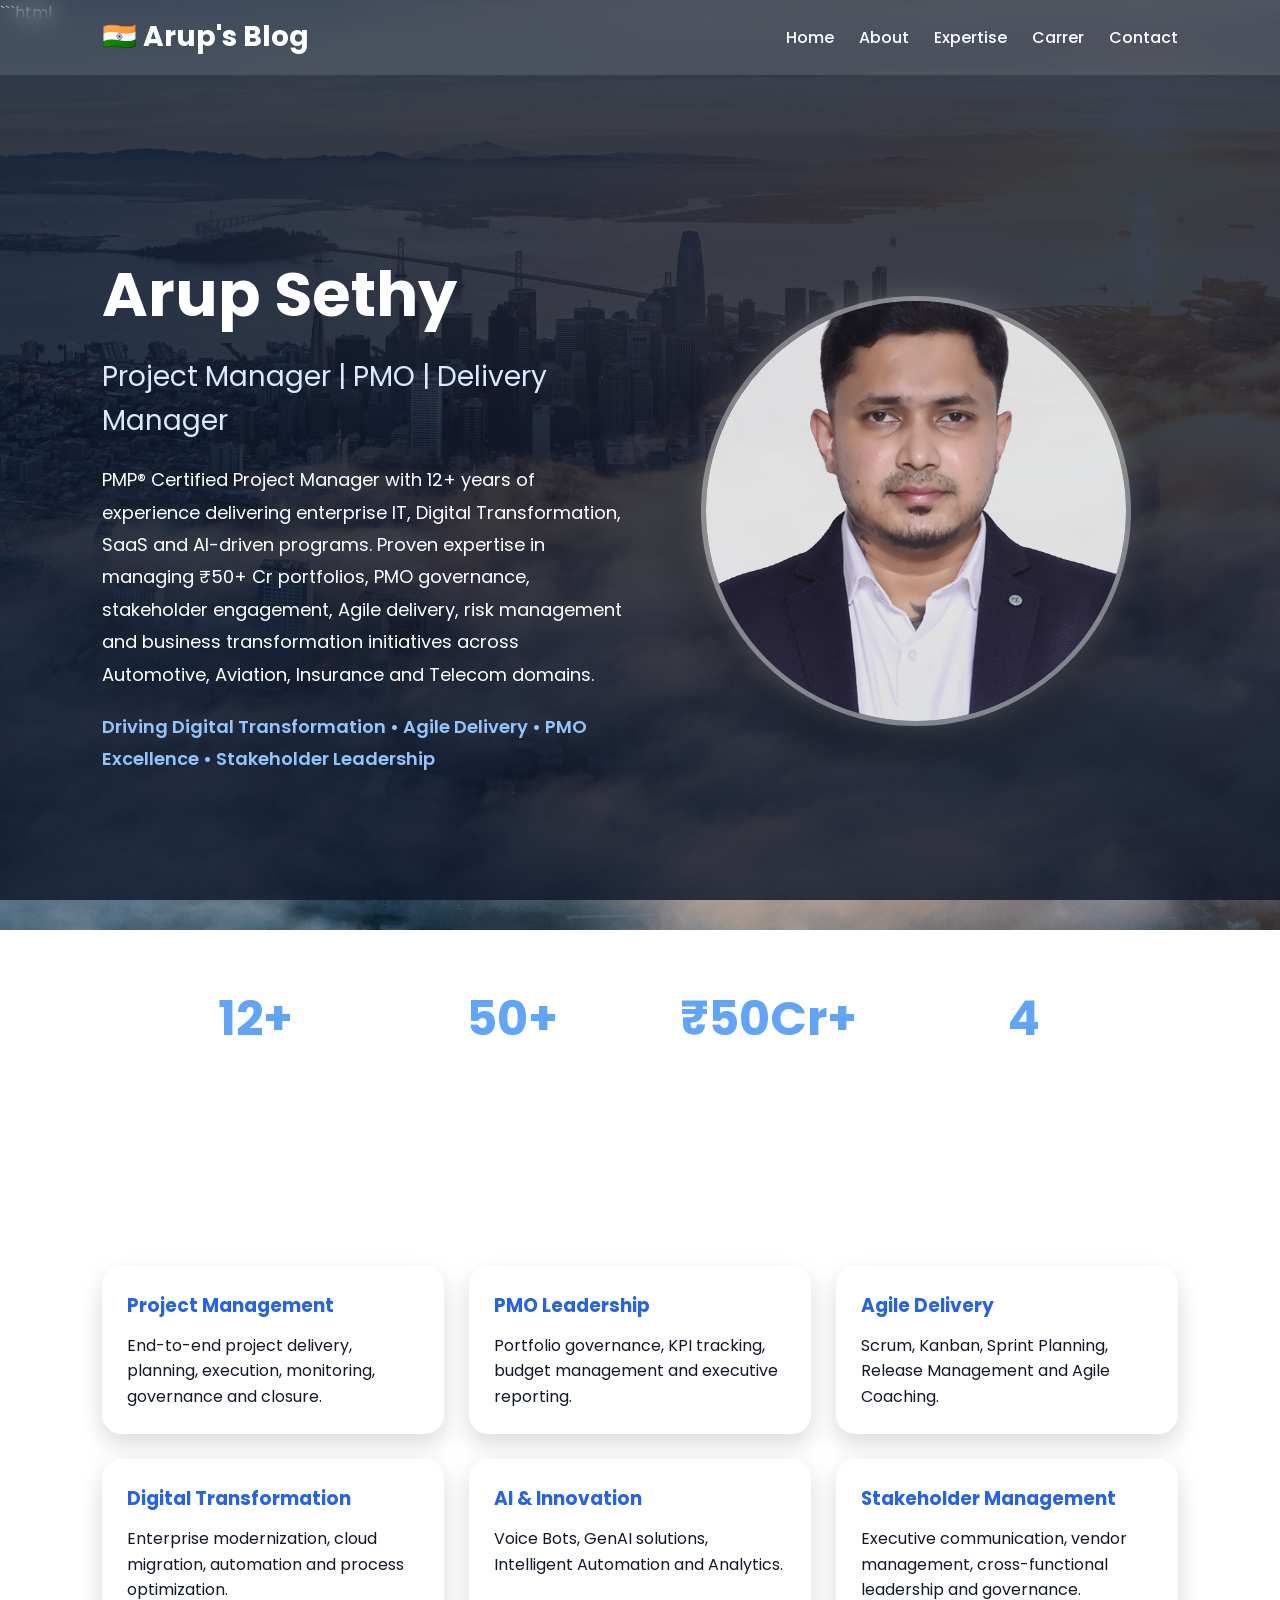
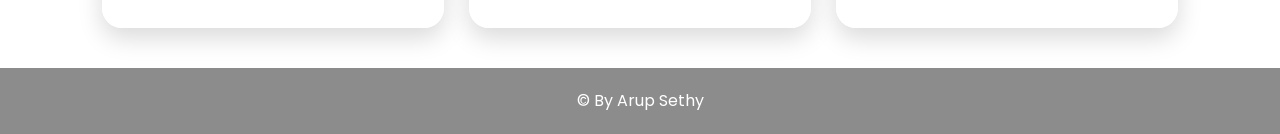
==== index.html @ 223192b9 "Update index.html" ====
```html
<!DOCTYPE html>
<html lang="en">

<head>
<meta charset="UTF-8">
<meta name="viewport" content="width=device-width, initial-scale=1.0">

<title>Arup Sethy | Project Manager</title>

<link href="https://fonts.googleapis.com/css2?family=Poppins:wght@300;400;500;600;700&display=swap" rel="stylesheet">
<link rel="stylesheet" href="style.css">
</head>

<body>

<!-- NAVIGATION -->

<nav class="navbar">

    <div class="logo">
        🇮🇳 Arup's Blog
    </div>

    <div class="hamburger" onclick="toggleMenu()">
        ☰
    </div>

    <ul class="nav-links">

        <li><a href="#home">Home</a></li>
        <li><a href="#about">About</a></li>
        <li><a href="#expertise">Expertise</a></li>

        <li class="dropdown">

            <a href="#">Carrer</a>

            <ul class="dropdown-menu">

                <li>
                    <a href="career.html">
                        Career Highlights
                    </a>
                </li>

                <li>
                    <a href="certifications.html">
                        Certifications
                    </a>
                </li>

                <li>
                    <a href="Arup_Sethy_Resume.pdf" download>
                        Download Resume
                    </a>
                </li>

            </ul>

        </li>

        <li class="dropdown">

            <a href="#">Contact</a>

            <ul class="dropdown-menu">

                <li>
                    <a href="mailto:arupkumarset@gmail.com">
                        Email Me
                    </a>
                </li>

                <li>
                    <a href="tel:+918130590534">
                        Call Me
                    </a>
                </li>

                <li>
                    <a href="https://in.linkedin.com/in/arup-sethy-53aab8a5" target="_blank">
                        LinkedIn
                    </a>
                </li>

            </ul>

        </li>

    </ul>

</nav>

<!-- HERO SECTION -->

<section id="home" class="hero">

    <div class="hero-content">

        <h1>Arup Sethy</h1>

        <h2>
            Project Manager | PMO | Delivery Manager
        </h2>

        <p>
            PMP® Certified Project Manager with 12+ years of experience delivering
            enterprise IT, Digital Transformation, SaaS and AI-driven programs.

            Proven expertise in managing ₹50+ Cr portfolios, PMO governance,
            stakeholder engagement, Agile delivery, risk management and business
            transformation initiatives across Automotive, Aviation, Insurance and
            Telecom domains.
        </p>

        <p class="tagline">
            Driving Digital Transformation • Agile Delivery • PMO Excellence •
            Stakeholder Leadership
        </p>

    </div>

    <div class="profile-photo">
        <img src="profile.jpg" alt="Arup Sethy">
    </div>

</section>

<!-- STATS -->

<section id="about" class="stats">

    <div class="stats-grid">

        <div>
            <h2>12+</h2>
            <p>Years Experience</p>
        </div>

        <div>
            <h2>50+</h2>
            <p>Projects Delivered</p>
        </div>

        <div>
            <h2>₹50Cr+</h2>
            <p>Portfolio Managed</p>
        </div>

        <div>
            <h2>4</h2>
            <p>Industry Domains</p>
        </div>

    </div>

</section>

<!-- EXPERTISE -->

<section id="expertise" class="section">

    <h2 class="section-title">
        Core Expertise
    </h2>

    <div class="grid">

        <div class="card">
            <h3>Project Management</h3>
            <p>End-to-end project delivery, planning, execution, monitoring, governance and closure.</p>
        </div>

        <div class="card">
            <h3>PMO Leadership</h3>
            <p>Portfolio governance, KPI tracking, budget management and executive reporting.</p>
        </div>

        <div class="card">
            <h3>Agile Delivery</h3>
            <p>Scrum, Kanban, Sprint Planning, Release Management and Agile Coaching.</p>
        </div>

        <div class="card">
            <h3>Digital Transformation</h3>
            <p>Enterprise modernization, cloud migration, automation and process optimization.</p>
        </div>

        <div class="card">
            <h3>AI & Innovation</h3>
            <p>Voice Bots, GenAI solutions, Intelligent Automation and Analytics.</p>
        </div>

        <div class="card">
            <h3>Stakeholder Management</h3>
            <p>Executive communication, vendor management, cross-functional leadership and governance.</p>
        </div>

    </div>

</section>

<!-- FOOTER -->

<footer>
    <p>
        © By Arup Sethy
    </p>
</footer>

<script>

function toggleMenu() {
    document.querySelector(".nav-links").classList.toggle("active");
}

</script>

</body>
</html>
---- style.css ----
/* =================================
   GLOBAL STYLES
================================= */

*{
    margin:0;
    padding:0;
    box-sizing:border-box;
    font-family:'Poppins',sans-serif;
}

html{
    scroll-behavior:smooth;
}

body{
    background:
    linear-gradient(
        rgba(15,23,42,.82),
        rgba(15,23,42,.82)
    ),
    url("./images/hd-background.jpg");

    background-size:cover;
    background-position:center;
    background-repeat:no-repeat;
    background-attachment:fixed;

    color:#ffffff;
    line-height:1.6;
    overflow-x:hidden;
}

/* =================================
   NAVBAR
================================= */

.navbar{
    position:fixed;
    top:0;
    left:0;
    width:100%;

    background:rgba(255,255,255,.12);
    backdrop-filter:blur(12px);

    display:flex;
    justify-content:space-between;
    align-items:center;

    padding:15px 8%;

    z-index:1000;
}

.logo{
    font-size:28px;
    font-weight:700;
    color:#ffffff;
}

.nav-links{
    display:flex;
    align-items:center;
    gap:25px;
    list-style:none;
}

.nav-links a{
    text-decoration:none;
    color:#ffffff;
    font-weight:500;
    transition:.3s;
}

.nav-links a:hover{
    color:#93c5fd;
}

/* =================================
   HAMBURGER
================================= */

.hamburger{
    display:none;
    font-size:30px;
    cursor:pointer;
    color:white;
}

/* =================================
   DROPDOWN
================================= */

.dropdown{
    position:relative;
}

.dropdown-menu{
    display:none;
    position:absolute;

    top:100%;
    left:0;

    min-width:240px;

    background:white;

    border-radius:12px;

    list-style:none;

    box-shadow:0 15px 35px rgba(0,0,0,.25);

    z-index:9999;
}

.dropdown-menu li a{
    display:block;
    padding:14px 20px;
    color:#111827;
}

.dropdown-menu li a:hover{
    background:#eff6ff;
    color:#2563eb;
}

.dropdown:hover .dropdown-menu{
    display:block;
}

/* =================================
   HERO
================================= */

.hero{
    min-height:100vh;

    padding:110px 8% 40px;

    display:flex;
    justify-content:space-between;
    align-items:center;
    gap:30px;
}

.hero-content{
    flex:1;
    max-width:700px;
}

.hero h1{
    font-size:62px;
    margin-bottom:10px;
}

.hero h2{
    font-size:28px;
    font-weight:400;
    color:#dbeafe;
    margin-bottom:20px;
}

.hero p{
    font-size:18px;
    line-height:1.8;
}

.tagline{
    margin-top:20px;
    font-size:18px;
    font-weight:600;
    color:#93c5fd;
}

/* =================================
   PROFILE PHOTO
================================= */

.profile-photo{
    flex:1;
    display:flex;
    justify-content:center;
}

.profile-photo img{

    width:430px;
    height:430px;

    object-fit:cover;

    border-radius:50%;

    opacity:.85;

    border:5px solid rgba(255,255,255,.5);

    box-shadow:
    0 0 30px rgba(255,255,255,.25),
    0 20px 50px rgba(0,0,0,.45);

    transition:.4s;
}

.profile-photo img:hover{
    opacity:1;
    transform:scale(1.03);
}

/* =================================
   STATS
================================= */

.stats{
    background:rgba(255,255,255,.08);
    backdrop-filter:blur(10px);

    margin:20px 8%;

    border-radius:20px;

    padding:35px;
}

.stats-grid{
    display:grid;
    grid-template-columns:repeat(4,1fr);
    gap:20px;
    text-align:center;
}

.stats h2{
    font-size:48px;
    color:#60a5fa;
}

.stats p{
    color:white;
}

/* =================================
   SECTIONS
================================= */

.section{
    padding:40px 8%;
}

.section-title{
    text-align:center;
    font-size:36px;
    color:white;
    margin-bottom:30px;
}

/* =================================
   CARDS
================================= */

.grid{
    display:grid;
    grid-template-columns:repeat(auto-fit,minmax(280px,1fr));
    gap:25px;
}

.card{

    background:rgba(255,255,255,.92);

    color:#111827;

    padding:25px;

    border-radius:20px;

    box-shadow:0 10px 25px rgba(0,0,0,.15);

    transition:.3s;
}

.card:hover{
    transform:translateY(-8px);
}

.card h3{
    color:#2563eb;
    margin-bottom:12px;
}

/* =================================
   CERTIFICATIONS
================================= */

.gallery{
    display:grid;
    grid-template-columns:repeat(auto-fit,minmax(300px,1fr));
    gap:20px;
}

.cert-card{
    background:white;
    border-radius:15px;
    overflow:hidden;
}

.cert-card img{
    width:100%;
    height:250px;
    object-fit:cover;
}

.cert-content{
    padding:20px;
}

.cert-content h3{
    color:#2563eb;
}

/* =================================
   LIGHTBOX
================================= */

.lightbox{
    display:none;
    position:fixed;
    top:0;
    left:0;

    width:100%;
    height:100%;

    background:rgba(0,0,0,.9);

    z-index:9999;
}

.lightbox img{
    display:block;
    max-width:90%;
    max-height:90%;
    margin:auto;
    margin-top:2%;
}

.close{
    position:absolute;
    top:20px;
    right:30px;

    color:white;
    font-size:45px;
    cursor:pointer;
}

/* =================================
   FOOTER
================================= */

footer{
    background:rgba(0,0,0,.45);

    backdrop-filter:blur(10px);

    text-align:center;

    padding:20px;
}

footer p{
    color:white;
}

/* =================================
   TABLET
================================= */

@media(max-width:1024px){

    .hero{
        flex-direction:column;
        text-align:center;
    }

    .profile-photo img{
        width:350px;
        height:350px;
    }

    .stats-grid{
        grid-template-columns:repeat(2,1fr);
    }
}

/* =================================
   MOBILE
================================= */

@media(max-width:768px){

    .hamburger{
        display:block;
    }

    .navbar{
        flex-wrap:wrap;
        padding:15px 20px;
    }

    .nav-links{
        display:none;
        flex-direction:column;
        width:100%;
        text-align:center;
        margin-top:15px;
        gap:12px;
    }

    .nav-links.active{
        display:flex;
    }

    .dropdown-menu{
        position:static;
        width:100%;
        margin-top:5px;
    }

    .hero{
        flex-direction:column;
        text-align:center;
        padding:120px 20px 40px;
    }

    .hero h1{
        font-size:42px;
    }

    .hero h2{
        font-size:22px;
    }

    .hero p{
        font-size:16px;
    }

    .profile-photo img{
        width:300px;
        height:300px;
        margin-top:20px;
    }

    .stats-grid{
        grid-template-columns:1fr;
    }

    .section{
        padding:40px 20px;
    }

    .section-title{
        font-size:30px;
    }
}

@media(max-width:480px){

    .logo{
        font-size:22px;
    }

    .hero h1{
        font-size:34px;
    }

    .hero h2{
        font-size:18px;
    }

    .profile-photo img{
        width:250px;
        height:250px;
    }
}
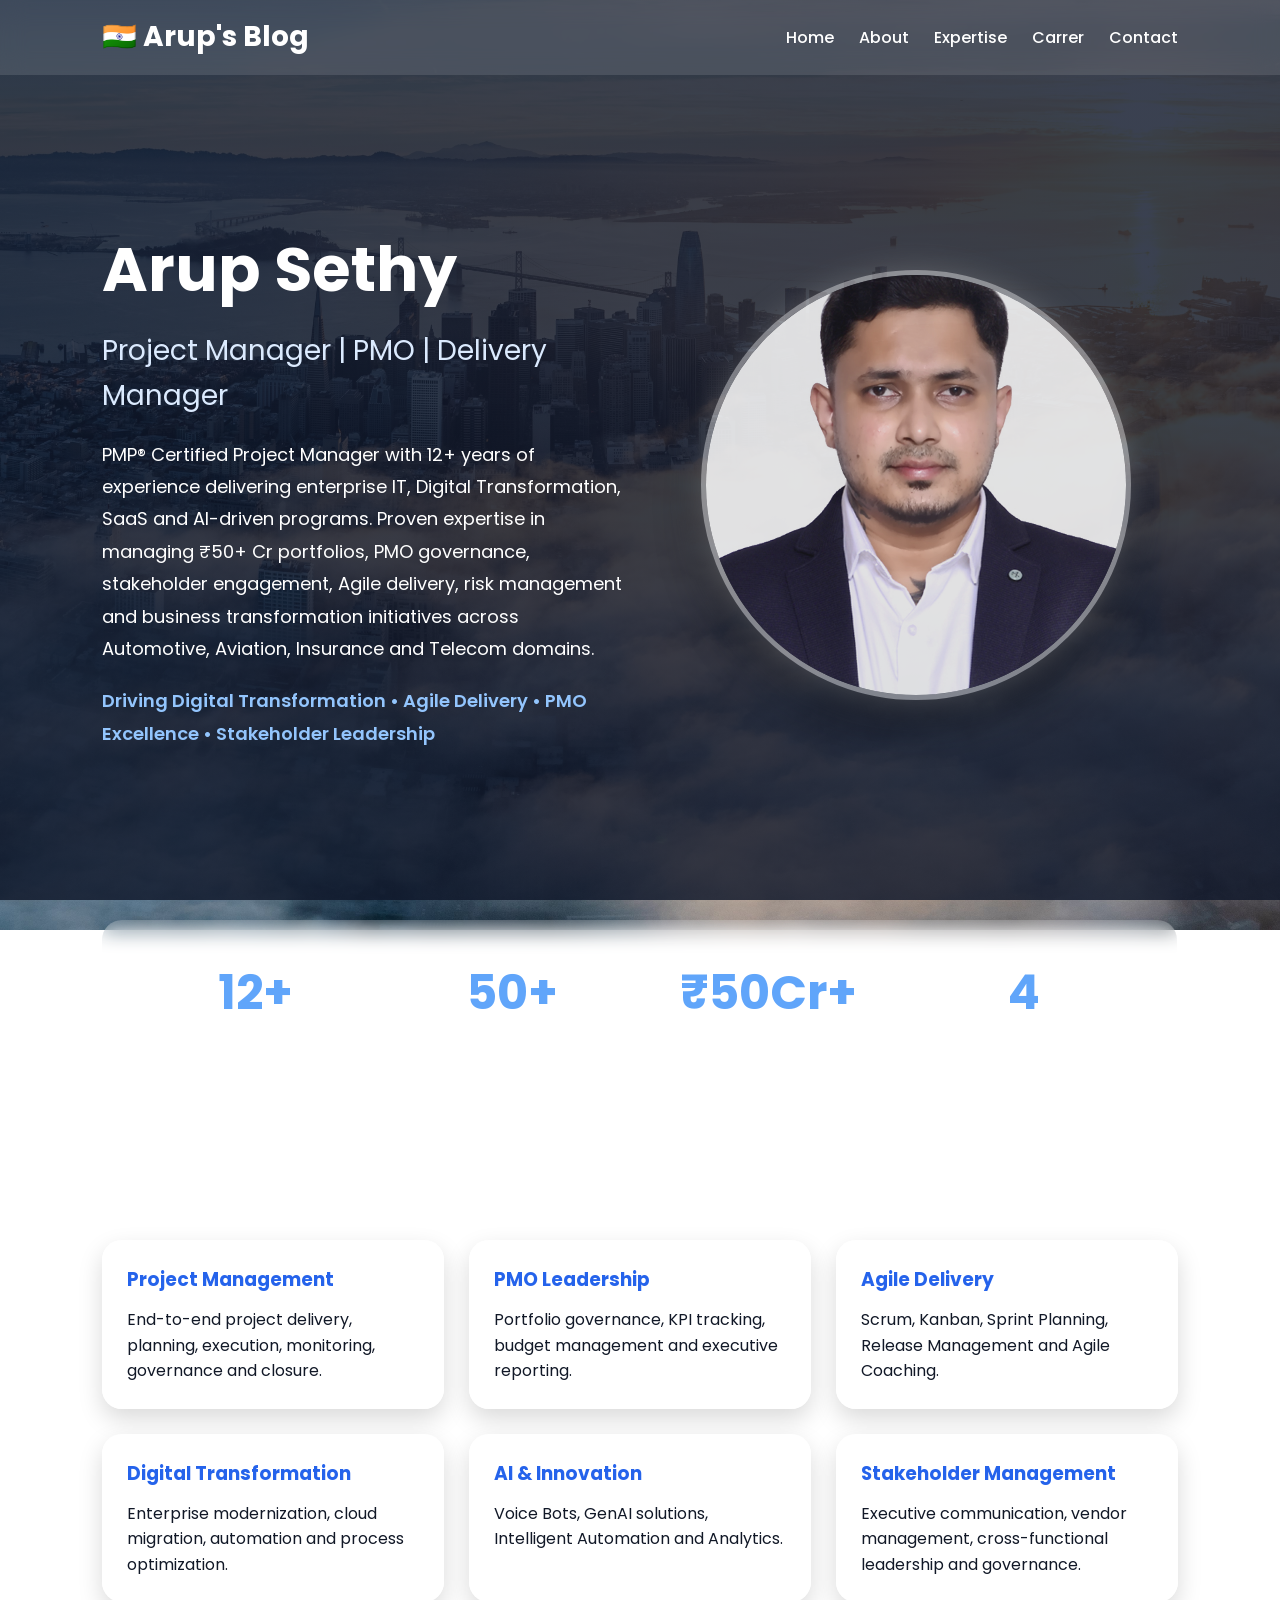
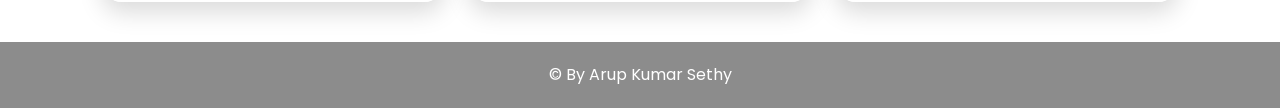
==== commit 75cbfab1: "Update index.html" ====
--- a/index.html
+++ b/index.html
@@ -1,4 +1,4 @@
-```html
+
 <!DOCTYPE html>
 <html lang="en">
 
@@ -19,7 +19,7 @@
 <nav class="navbar">
 
     <div class="logo">
-        🇮🇳 Arup's Blog
+        <span class="flag">🇮🇳</span> Arup's Blog
     </div>
 
     <div class="hamburger" onclick="toggleMenu()">
@@ -205,7 +205,7 @@
 
 <footer>
     <p>
-        © By Arup Sethy
+        © By Arup Kumar Sethy
     </p>
 </footer>
 
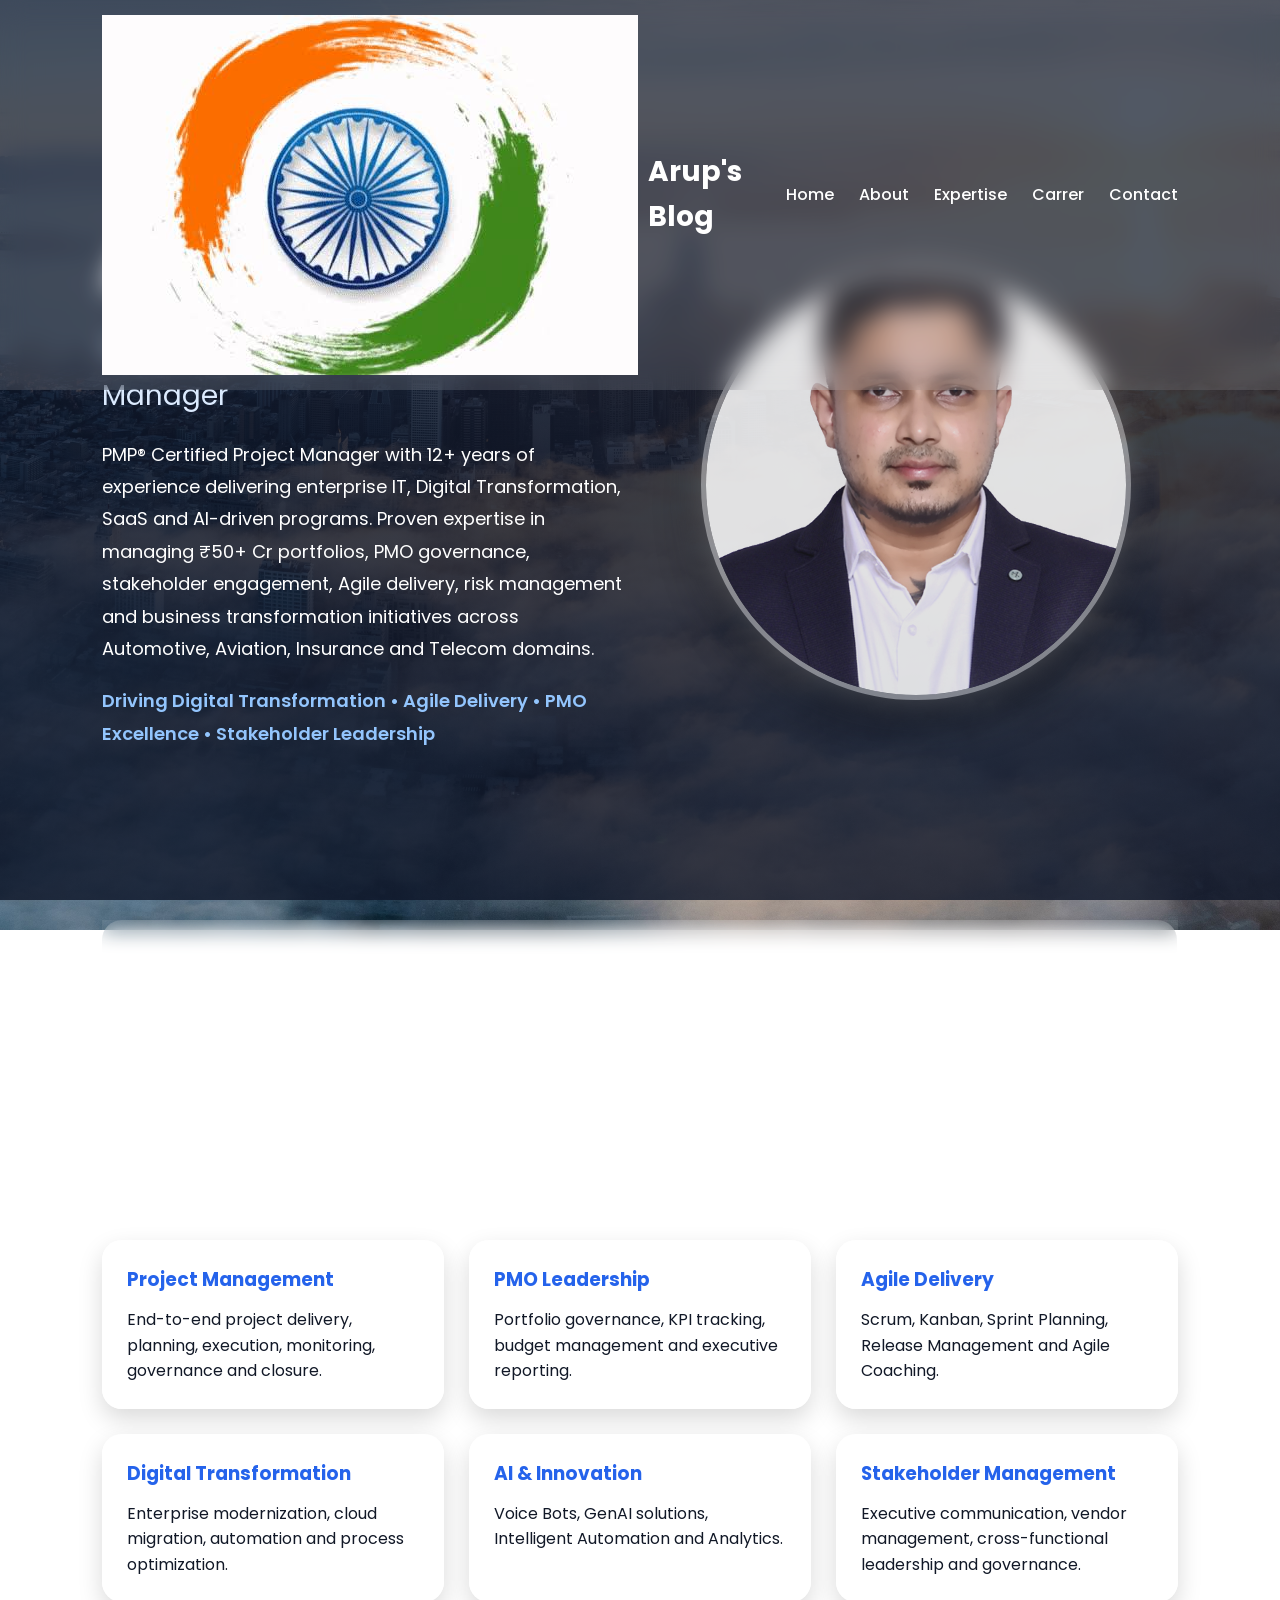
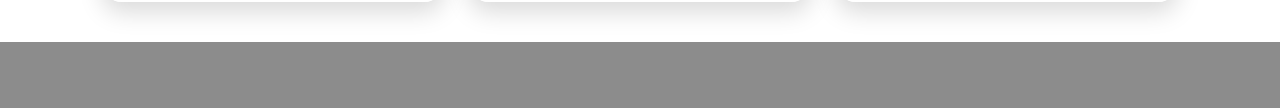
==== commit 124b5be2: "Update index.html" ====
--- a/index.html
+++ b/index.html
@@ -18,9 +18,10 @@
 
 <nav class="navbar">
 
-    <div class="logo">
-        <span class="flag">🇮🇳</span> Arup's Blog
-    </div>
+<div class="logo">
+    <img src="images/india-flag.png" alt="India Flag" class="logo-flag">
+    <span>Arup's Blog</span>
+</div>
 
     <div class="hamburger" onclick="toggleMenu()">
         ☰
--- a/style.css
+++ b/style.css
@@ -54,9 +54,18 @@
 }
 
 .logo{
+    display:flex;
+    align-items:center;
+    gap:10px;
+
     font-size:28px;
     font-weight:700;
     color:#ffffff;
+}
+
+.flag{
+    font-size:32px;
+    line-height:1;
 }
 
 .nav-links{
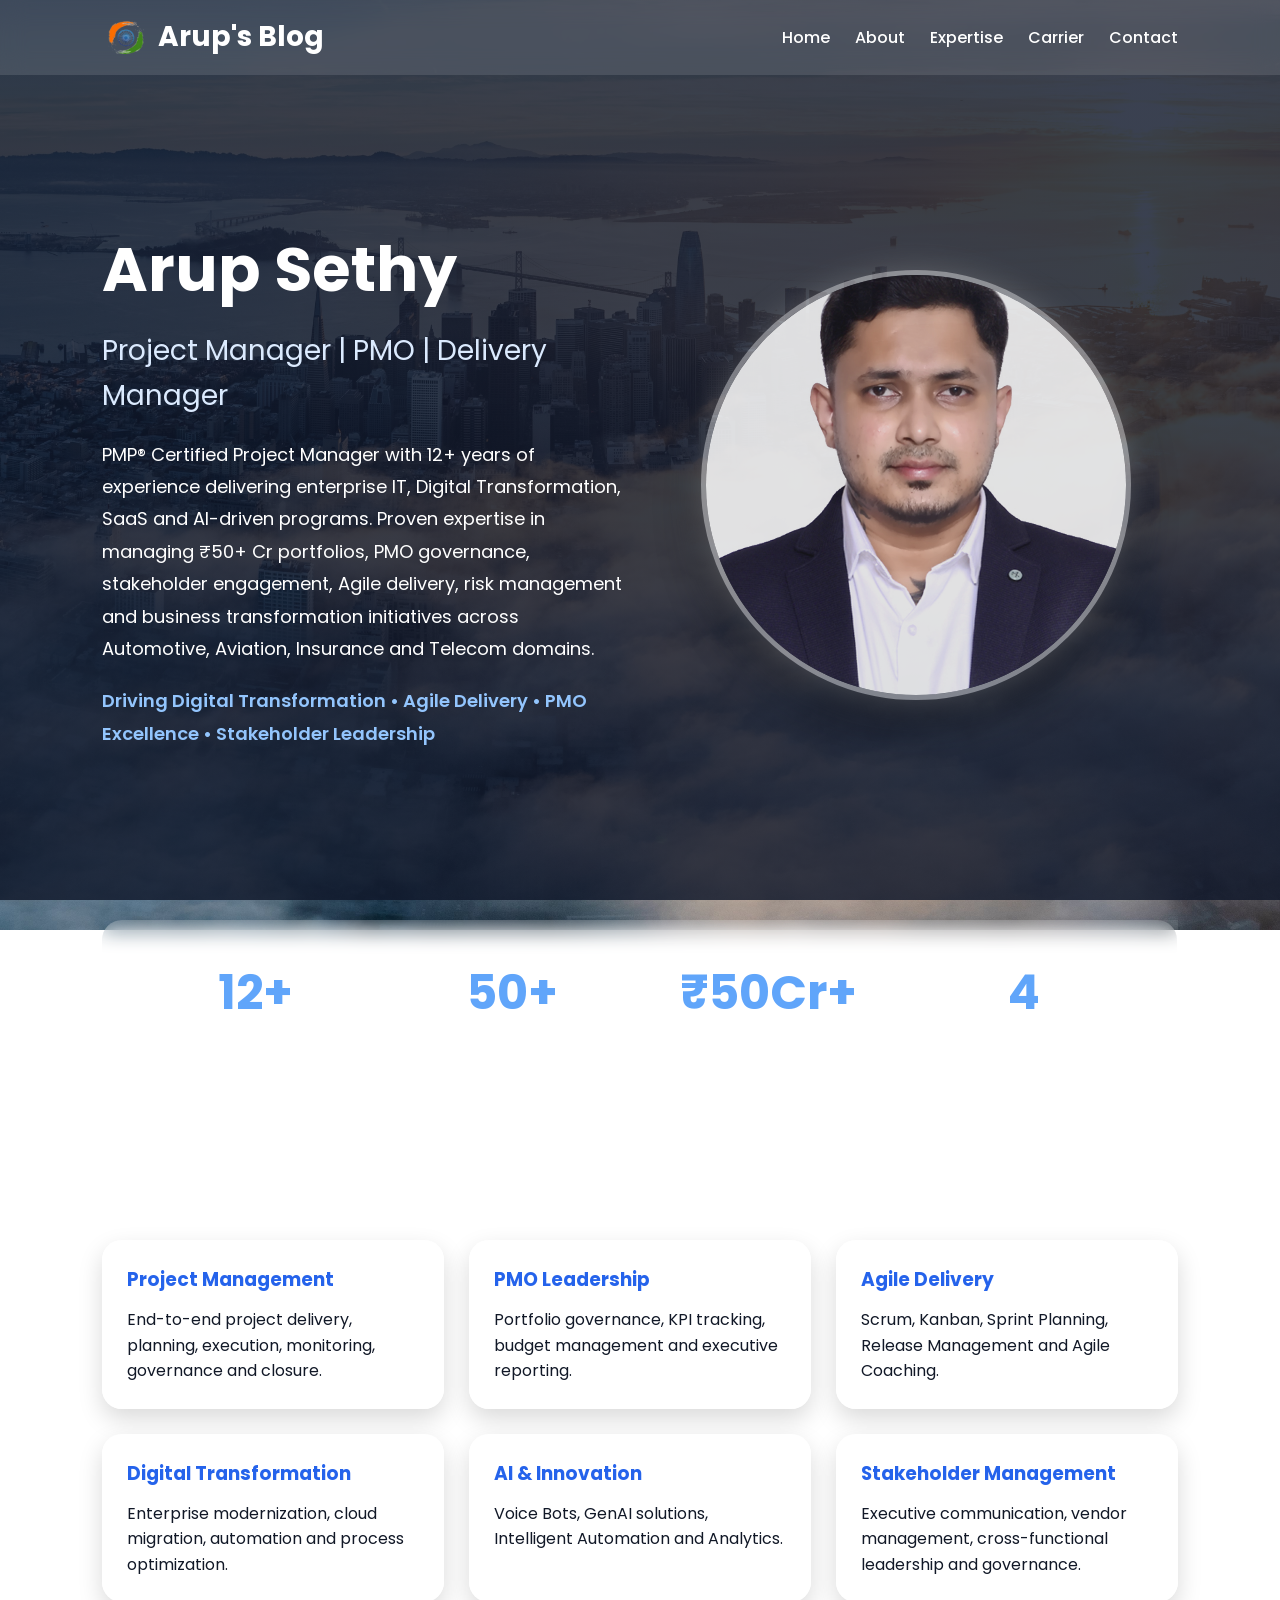
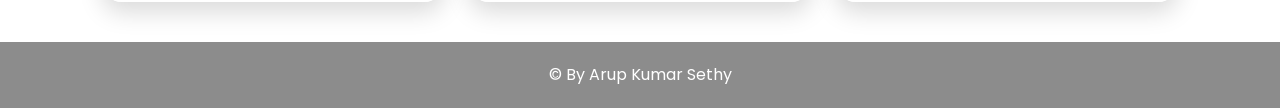
==== commit ea8c3ad6: "Update index.html" ====
--- a/index.html
+++ b/index.html
@@ -35,7 +35,7 @@
 
         <li class="dropdown">
 
-            <a href="#">Carrer</a>
+            <a href="#">Carrier</a>
 
             <ul class="dropdown-menu">
 
--- a/style.css
+++ b/style.css
@@ -56,16 +56,36 @@
 .logo{
     display:flex;
     align-items:center;
-    gap:10px;
+    gap:6px;
 
     font-size:28px;
     font-weight:700;
     color:#ffffff;
-}
-
+    text-decoration:none;
+}
+
+/* Small Transparent India Flag Logo */
+.logo-flag{
+    width:50px;
+    height:44px;
+
+    object-fit:contain;
+    display:inline-block;
+
+    background:transparent !important;
+
+    border:none;
+    border-radius:0;
+    box-shadow:none;
+
+    vertical-align:middle;
+}
+
+/* If using emoji flag */
 .flag{
-    font-size:32px;
+    font-size:18px;
     line-height:1;
+    margin-left:2px;
 }
 
 .nav-links{
@@ -475,10 +495,16 @@
     }
 }
 
-@media(max-width:480px){
-
-    .logo{
+@media(max-width:768px){
+
+      .logo{
         font-size:22px;
+        gap:5px;
+    }
+
+    .logo-flag{
+        width:16px;
+        height:11px;
     }
 
     .hero h1{
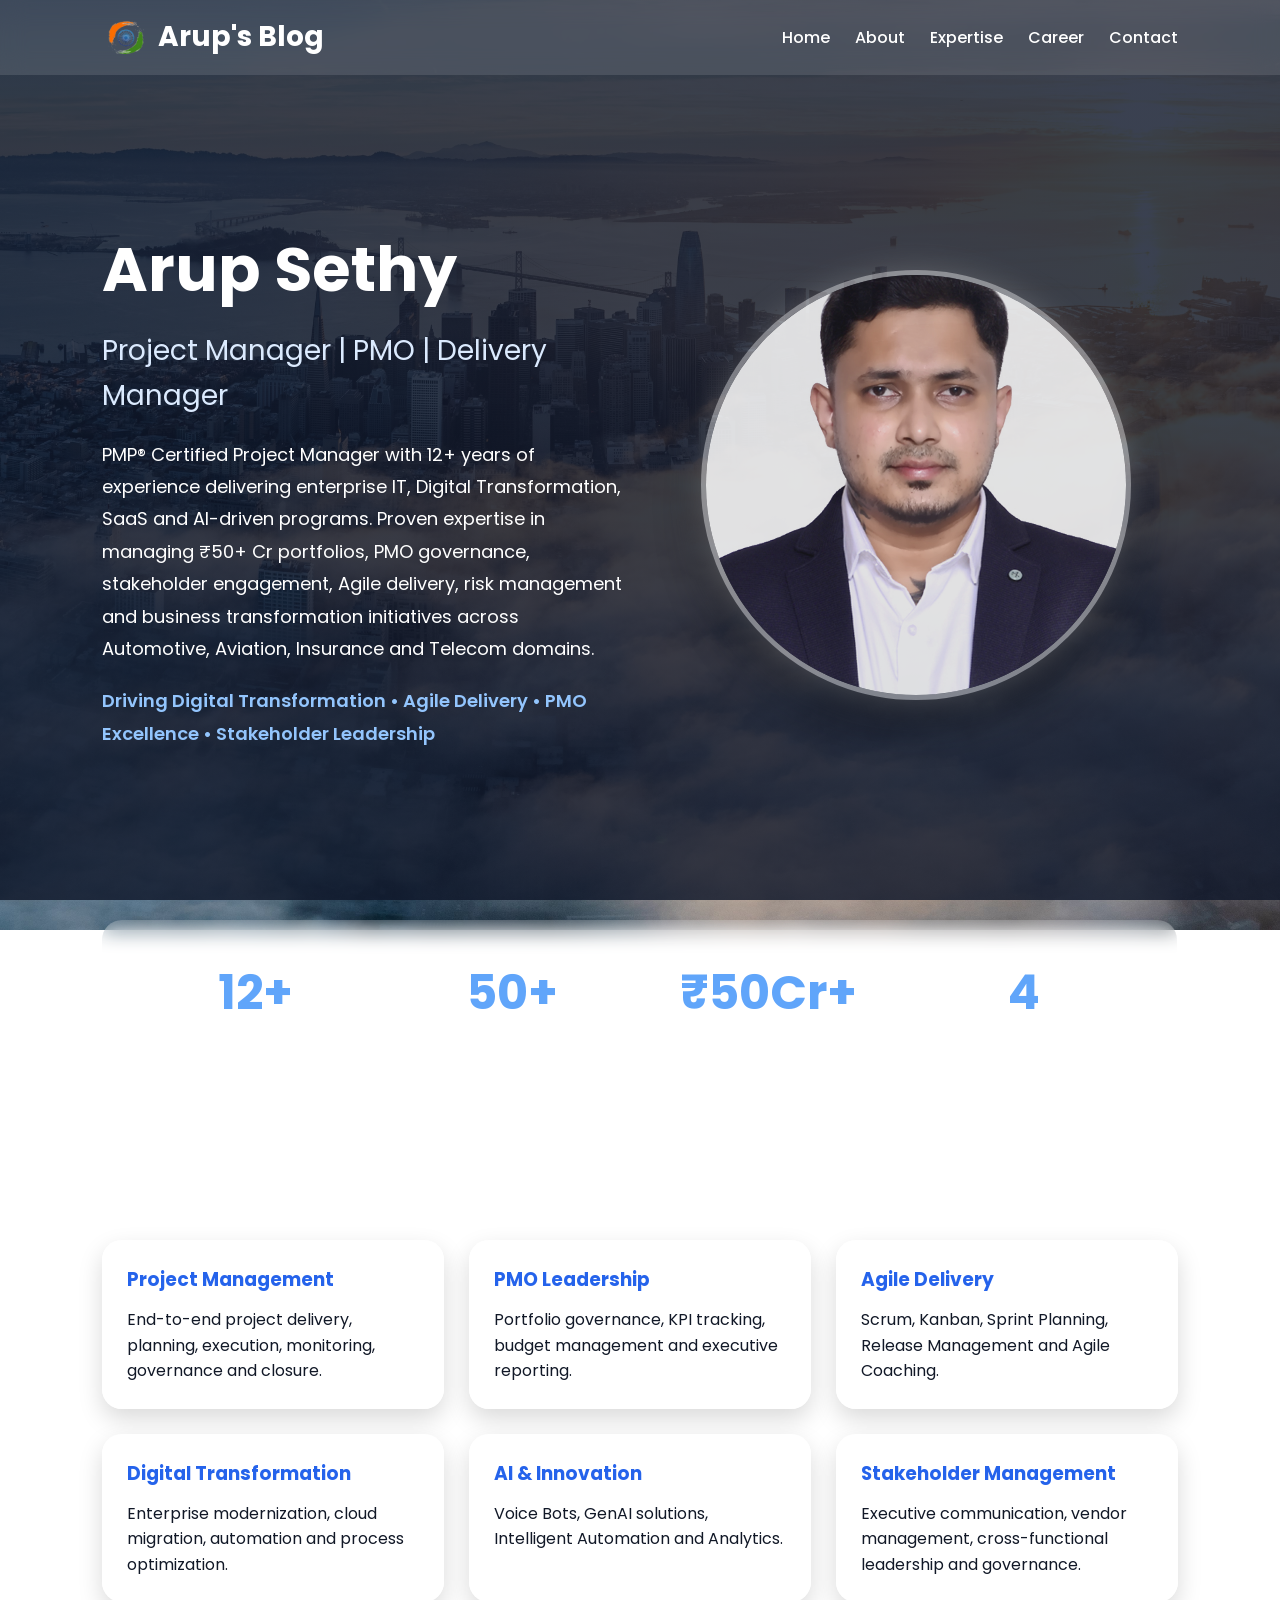
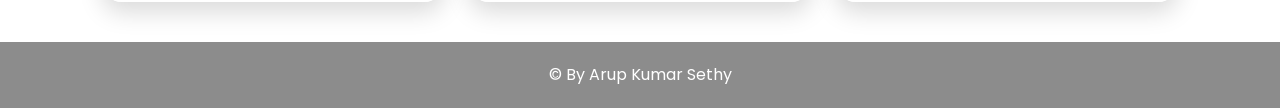
==== commit fa78fa8e: "Update index.html" ====
--- a/index.html
+++ b/index.html
@@ -35,7 +35,7 @@
 
         <li class="dropdown">
 
-            <a href="#">Carrier</a>
+            <a href="#">Career</a>
 
             <ul class="dropdown-menu">
 
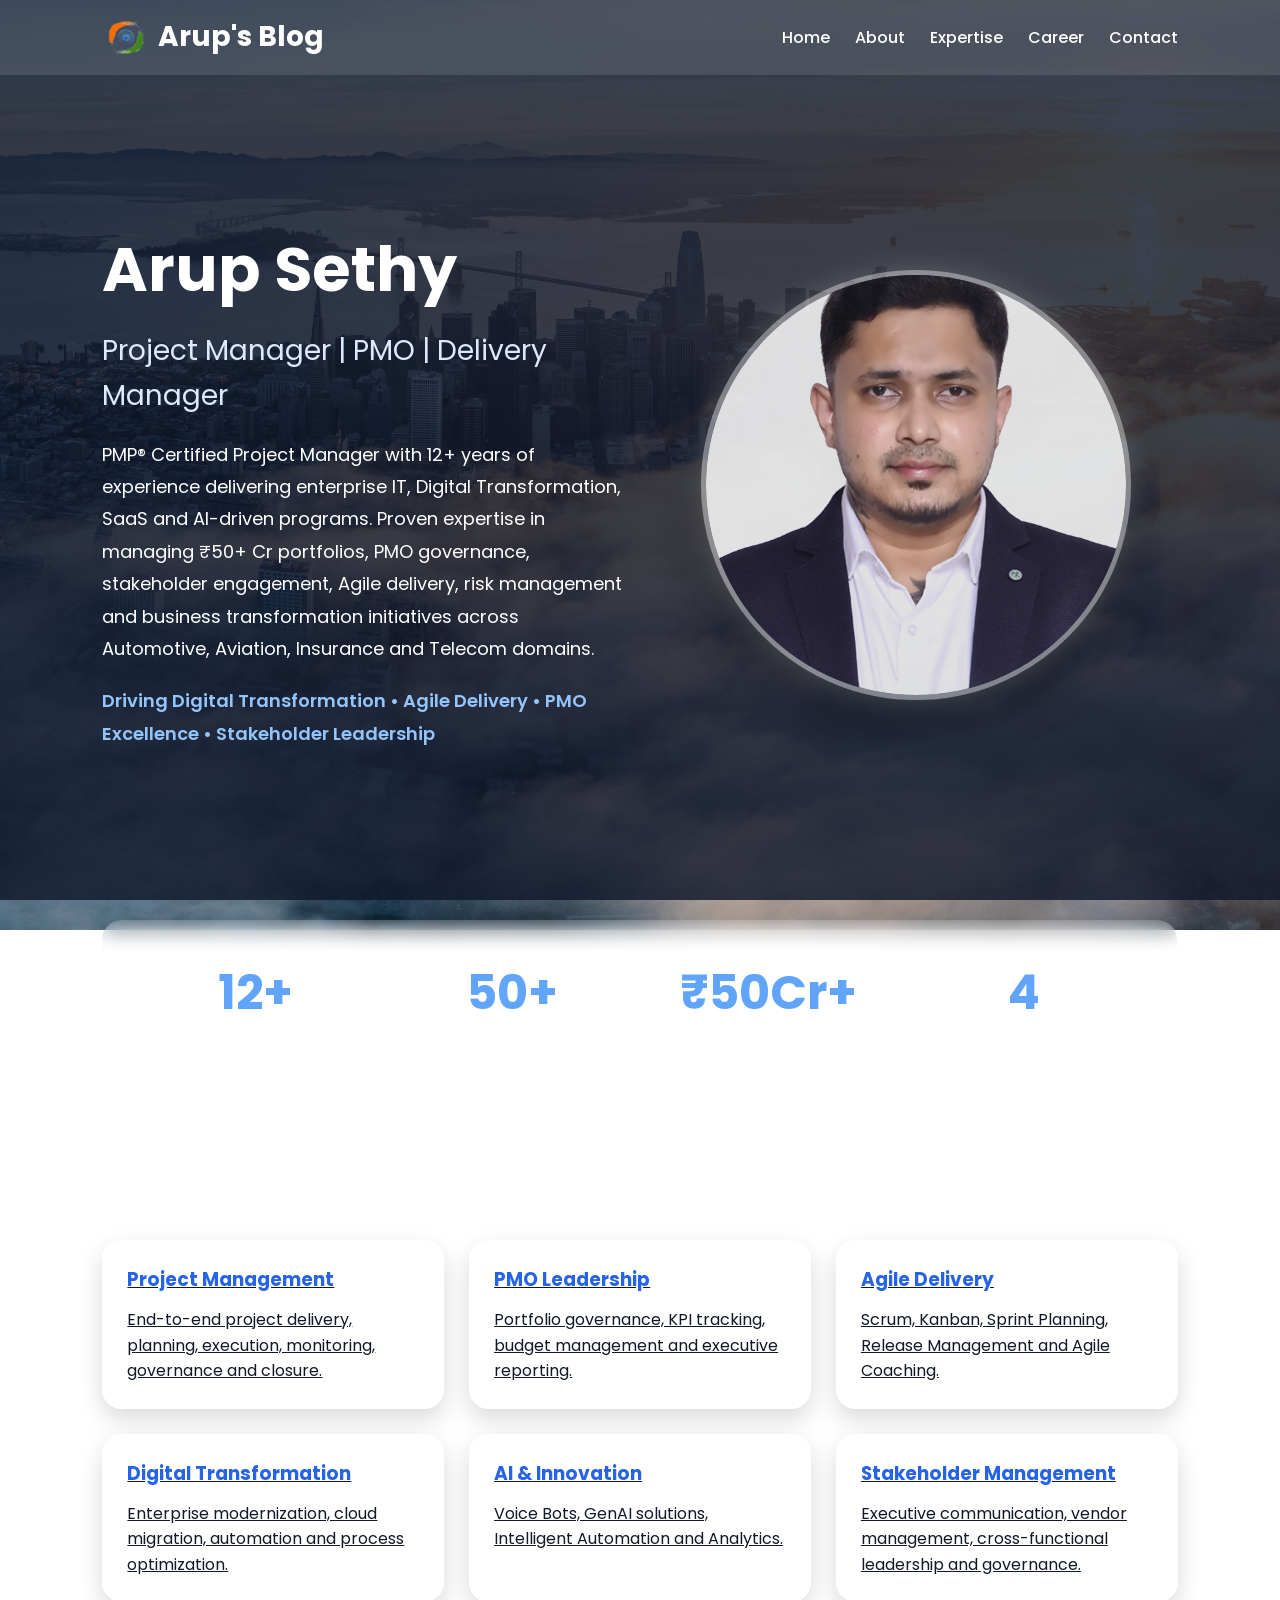
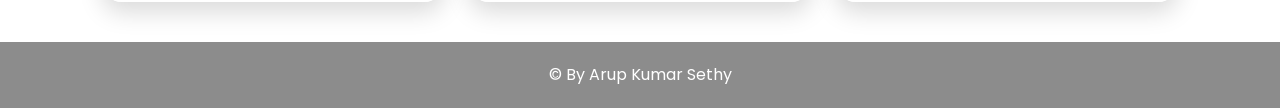
==== commit 17a34615: "Update index.html" ====
--- a/index.html
+++ b/index.html
@@ -162,46 +162,47 @@
 
 <section id="expertise" class="section">
 
-    <h2 class="section-title">
-        Core Expertise
-    </h2>
-
-    <div class="grid">
-
-        <div class="card">
-            <h3>Project Management</h3>
-            <p>End-to-end project delivery, planning, execution, monitoring, governance and closure.</p>
-        </div>
-
-        <div class="card">
-            <h3>PMO Leadership</h3>
-            <p>Portfolio governance, KPI tracking, budget management and executive reporting.</p>
-        </div>
-
-        <div class="card">
-            <h3>Agile Delivery</h3>
-            <p>Scrum, Kanban, Sprint Planning, Release Management and Agile Coaching.</p>
-        </div>
-
-        <div class="card">
-            <h3>Digital Transformation</h3>
-            <p>Enterprise modernization, cloud migration, automation and process optimization.</p>
-        </div>
-
-        <div class="card">
-            <h3>AI & Innovation</h3>
-            <p>Voice Bots, GenAI solutions, Intelligent Automation and Analytics.</p>
-        </div>
-
-        <div class="card">
-            <h3>Stakeholder Management</h3>
-            <p>Executive communication, vendor management, cross-functional leadership and governance.</p>
-        </div>
-
-    </div>
-
-</section>
-
+<h2 class="section-title">
+    Core Expertise
+</h2>
+
+<div class="grid">
+
+    <a href="project-management.html" class="card expertise-link">
+        <h3>Project Management</h3>
+        <p>End-to-end project delivery, planning, execution, monitoring, governance and closure.</p>
+    </a>
+
+    <a href="pmo-leadership.html" class="card expertise-link">
+        <h3>PMO Leadership</h3>
+        <p>Portfolio governance, KPI tracking, budget management and executive reporting.</p>
+    </a>
+
+    <a href="agile-delivery.html" class="card expertise-link">
+        <h3>Agile Delivery</h3>
+        <p>Scrum, Kanban, Sprint Planning, Release Management and Agile Coaching.</p>
+    </a>
+
+    <a href="digital-transformation.html" class="card expertise-link">
+        <h3>Digital Transformation</h3>
+        <p>Enterprise modernization, cloud migration, automation and process optimization.</p>
+    </a>
+
+    <a href="ai-innovation.html" class="card expertise-link">
+        <h3>AI & Innovation</h3>
+        <p>Voice Bots, GenAI solutions, Intelligent Automation and Analytics.</p>
+    </a>
+
+    <a href="stakeholder-management.html" class="card expertise-link">
+        <h3>Stakeholder Management</h3>
+        <p>Executive communication, vendor management, cross-functional leadership and governance.</p>
+    </a>
+
+</div>
+
+    </section>
+
+    
 <!-- FOOTER -->
 
 <footer>
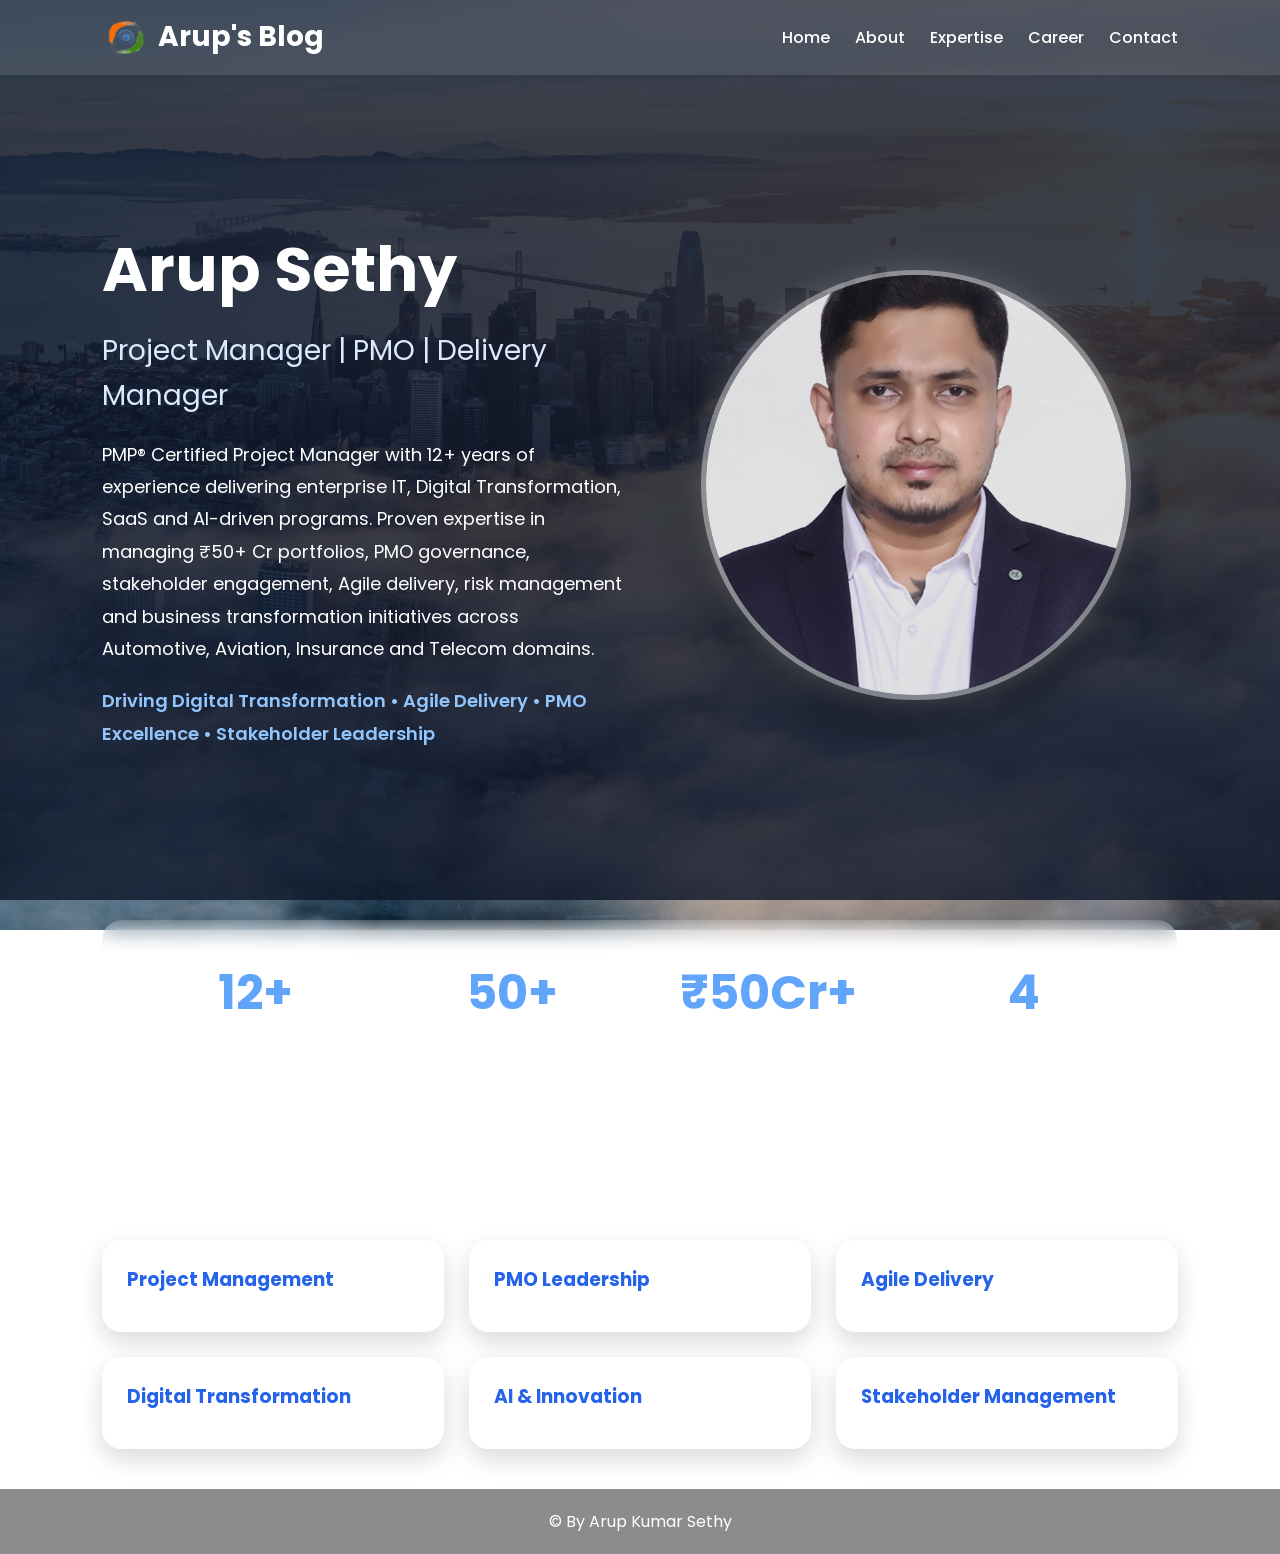
==== commit b5c196fc: "Update index.html" ====
--- a/index.html
+++ b/index.html
@@ -162,46 +162,39 @@
 
 <section id="expertise" class="section">
 
-<h2 class="section-title">
-    Core Expertise
-</h2>
-
-<div class="grid">
-
-    <a href="project-management.html" class="card expertise-link">
-        <h3>Project Management</h3>
-        <p>End-to-end project delivery, planning, execution, monitoring, governance and closure.</p>
-    </a>
-
-    <a href="pmo-leadership.html" class="card expertise-link">
-        <h3>PMO Leadership</h3>
-        <p>Portfolio governance, KPI tracking, budget management and executive reporting.</p>
-    </a>
-
-    <a href="agile-delivery.html" class="card expertise-link">
-        <h3>Agile Delivery</h3>
-        <p>Scrum, Kanban, Sprint Planning, Release Management and Agile Coaching.</p>
-    </a>
-
-    <a href="digital-transformation.html" class="card expertise-link">
-        <h3>Digital Transformation</h3>
-        <p>Enterprise modernization, cloud migration, automation and process optimization.</p>
-    </a>
-
-    <a href="ai-innovation.html" class="card expertise-link">
-        <h3>AI & Innovation</h3>
-        <p>Voice Bots, GenAI solutions, Intelligent Automation and Analytics.</p>
-    </a>
-
-    <a href="stakeholder-management.html" class="card expertise-link">
-        <h3>Stakeholder Management</h3>
-        <p>Executive communication, vendor management, cross-functional leadership and governance.</p>
-    </a>
-
-</div>
-
-    </section>
-
+    <h2 class="section-title">
+        Core Expertise
+    </h2>
+
+    <div class="grid">
+
+        <a href="project-management.html" class="card expertise-link">
+            <h3>Project Management</h3>
+        </a>
+
+        <a href="pmo-leadership.html" class="card expertise-link">
+            <h3>PMO Leadership</h3>
+        </a>
+
+        <a href="agile-delivery.html" class="card expertise-link">
+            <h3>Agile Delivery</h3>
+        </a>
+
+        <a href="digital-transformation.html" class="card expertise-link">
+            <h3>Digital Transformation</h3>
+        </a>
+
+        <a href="ai-innovation.html" class="card expertise-link">
+            <h3>AI & Innovation</h3>
+        </a>
+
+        <a href="stakeholder-management.html" class="card expertise-link">
+            <h3>Stakeholder Management</h3>
+        </a>
+
+    </div>
+
+</section>
     
 <!-- FOOTER -->
 
--- a/style.css
+++ b/style.css
@@ -520,3 +520,38 @@
         height:250px;
     }
 }
+/* =================================
+   CLICKABLE EXPERTISE CARDS
+================================= */
+
+.expertise-link{
+    text-decoration:none;
+    color:inherit;
+    display:block;
+    cursor:pointer;
+    transition:all 0.3s ease;
+}
+
+.expertise-link:hover{
+    transform:translateY(-8px);
+    box-shadow:0 15px 30px rgba(0,0,0,.25);
+}
+
+.expertise-link h3{
+    color:#2563eb;
+}
+
+.back-btn{
+    display:inline-block;
+    margin-top:20px;
+    background:#2563eb;
+    color:white;
+    text-decoration:none;
+    padding:12px 24px;
+    border-radius:10px;
+    transition:0.3s;
+}
+
+.back-btn:hover{
+    background:#1d4ed8;
+}
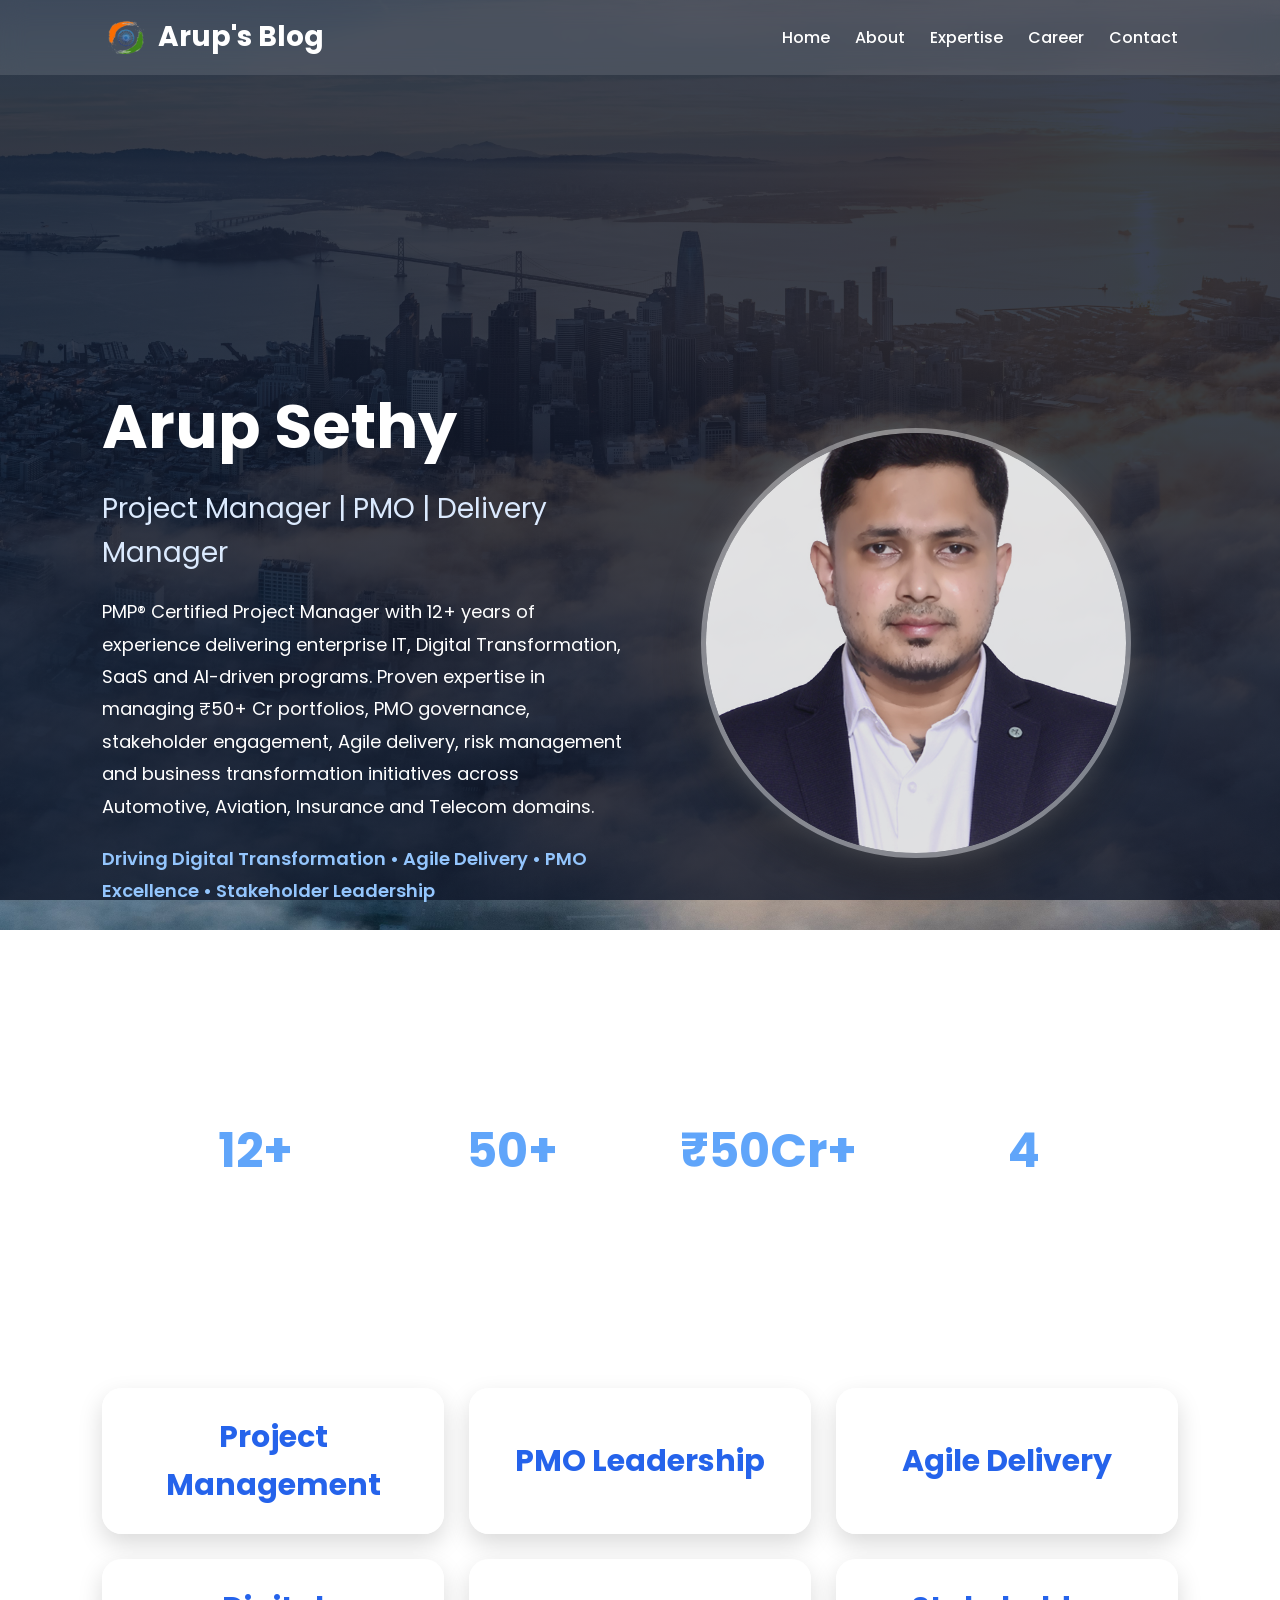
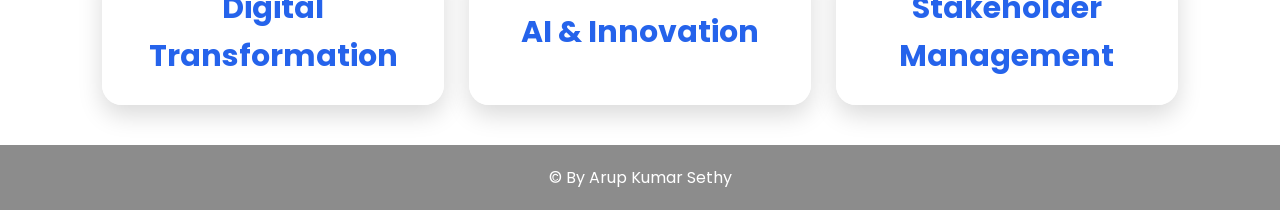
==== commit a62a633d: "Update index.html" ====
--- a/index.html
+++ b/index.html
@@ -13,7 +13,14 @@
 </head>
 
 <body>
-
+<!-- Background Video -->
+<video autoplay muted loop playsinline id="bg-video">
+    <source src="videos/background.mp4" type="video/mp4">
+</video>
+
+<!-- Dark Overlay -->
+<div class="video-overlay"></div>
+    
 <!-- NAVIGATION -->
 
 <nav class="navbar">
--- a/style.css
+++ b/style.css
@@ -282,7 +282,7 @@
     text-align:center;
     font-size:36px;
     color:white;
-    margin-bottom:30px;
+    margin-bottom:20px;
 }
 
 /* =================================
@@ -347,6 +347,14 @@
 
 .cert-content h3{
     color:#2563eb;
+}
+
+.cert-section{
+    padding-top:180px;
+}
+
+.cert-page{
+    padding-top:30px;
 }
 
 /* =================================
@@ -491,8 +499,12 @@
     }
 
     .section-title{
-        font-size:30px;
-    }
+    text-align:center;
+    font-size:36px;
+    color:white;
+    margin-bottom:30px;
+    padding-top:40px;
+}
 }
 
 @media(max-width:768px){
@@ -555,3 +567,27 @@
 .back-btn:hover{
     background:#1d4ed8;
 }
+/* Expertise Buttons */
+
+.expertise-link{
+    text-decoration:none;
+    text-align:center;
+    min-height:120px;
+
+    display:flex;
+    justify-content:center;
+    align-items:center;
+
+    cursor:pointer;
+}
+
+.expertise-link h3{
+    margin:0;
+    font-size:30px;
+    color:#2563eb;
+}
+
+.expertise-link:hover{
+    transform:translateY(-8px);
+    box-shadow:0 15px 35px rgba(0,0,0,.25);
+}
